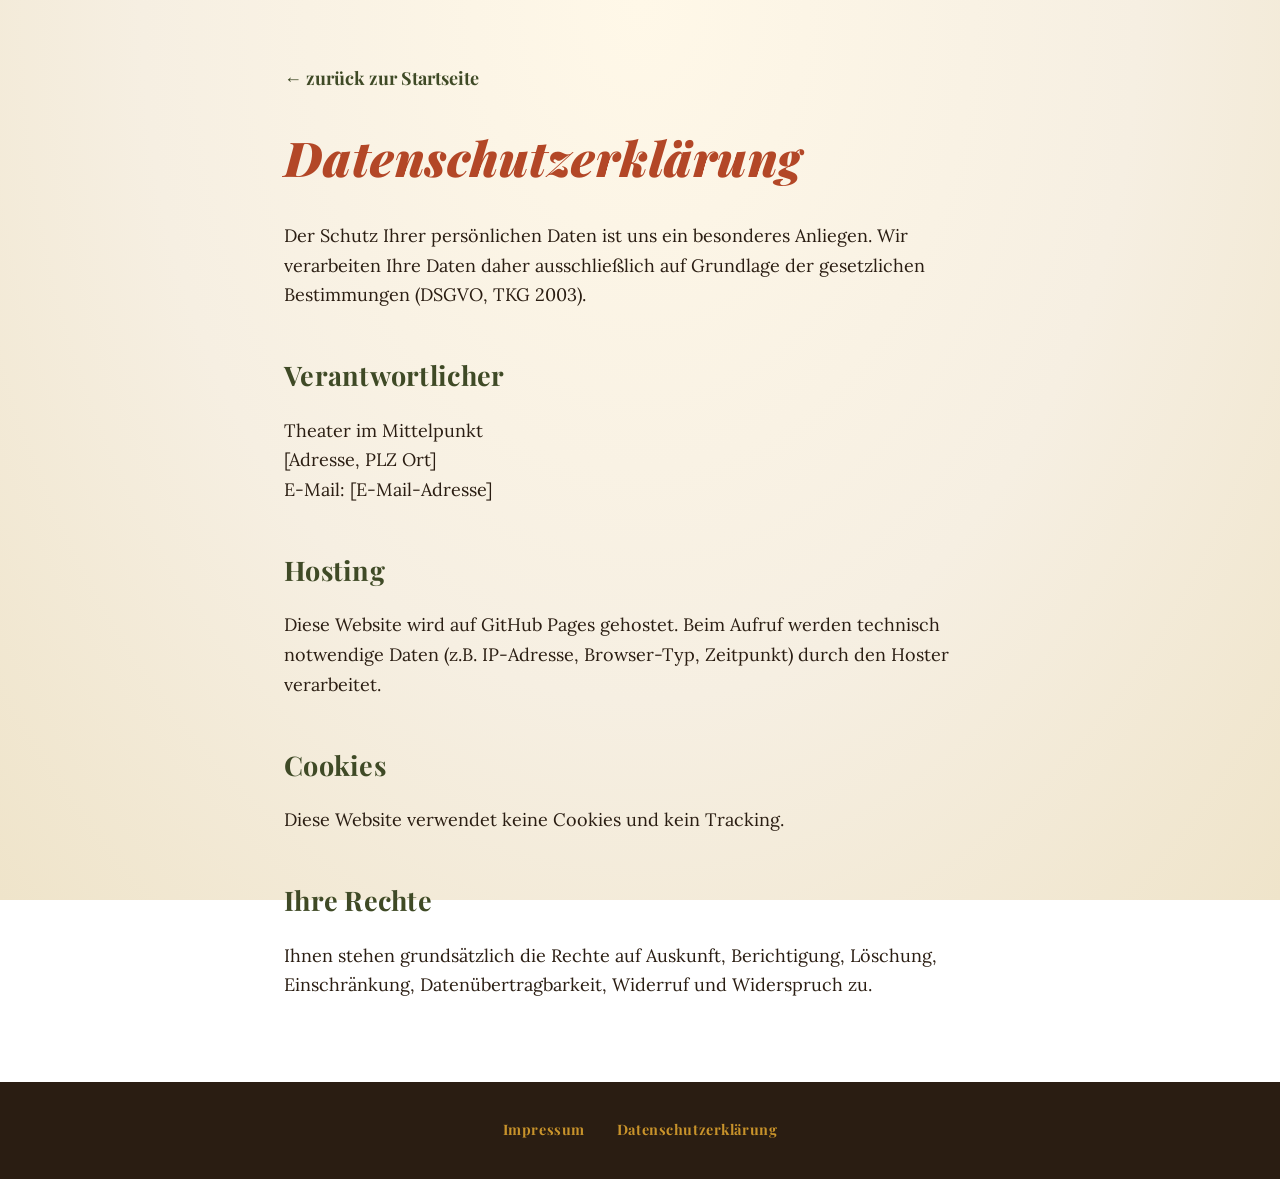
==== datenschutz.html @ 9cdb1610 "Add files via upload" ====
<!DOCTYPE html>
<html lang="de">
<head>
  <meta charset="UTF-8" />
  <meta name="viewport" content="width=device-width, initial-scale=1" />
  <title>Datenschutzerklärung – Don Camillo &amp; Peppone</title>
  <link rel="stylesheet" href="assets/style.css" />
</head>
<body>
  <main class="page">
    <a href="index.html" class="back">← zurück zur Startseite</a>
    <h1>Datenschutzerklärung</h1>

    <p>Der Schutz Ihrer persönlichen Daten ist uns ein besonderes Anliegen. Wir verarbeiten Ihre Daten daher ausschließlich auf Grundlage der gesetzlichen Bestimmungen (DSGVO, TKG 2003).</p>

    <h2>Verantwortlicher</h2>
    <p>Theater im Mittelpunkt<br />
    [Adresse, PLZ Ort]<br />
    E-Mail: [E-Mail-Adresse]</p>

    <h2>Hosting</h2>
    <p>Diese Website wird auf GitHub Pages gehostet. Beim Aufruf werden technisch notwendige Daten (z.B. IP-Adresse, Browser-Typ, Zeitpunkt) durch den Hoster verarbeitet.</p>

    <h2>Cookies</h2>
    <p>Diese Website verwendet keine Cookies und kein Tracking.</p>

    <h2>Ihre Rechte</h2>
    <p>Ihnen stehen grundsätzlich die Rechte auf Auskunft, Berichtigung, Löschung, Einschränkung, Datenübertragbarkeit, Widerruf und Widerspruch zu.</p>
  </main>

  <footer>
    <div>
      <a href="impressum.html">Impressum</a>
      <a href="datenschutz.html">Datenschutzerklärung</a>
    </div>
  </footer>
</body>
</html>
---- assets/style.css ----
/* === Local Fonts === */
@font-face {
  font-family: "Playfair Display";
  src: url("fonts/playfair-700.woff2") format("woff2");
  font-weight: 700;
  font-style: normal;
  font-display: swap;
}
@font-face {
  font-family: "Playfair Display";
  src: url("fonts/playfair-900i.woff2") format("woff2");
  font-weight: 900;
  font-style: italic;
  font-display: swap;
}
@font-face {
  font-family: "Lora";
  src: url("fonts/lora-400.woff2") format("woff2");
  font-weight: 400;
  font-style: normal;
  font-display: swap;
}
@font-face {
  font-family: "Lora";
  src: url("fonts/lora-400i.woff2") format("woff2");
  font-weight: 400;
  font-style: italic;
  font-display: swap;
}
@font-face {
  font-family: "Lora";
  src: url("fonts/lora-700.woff2") format("woff2");
  font-weight: 700;
  font-style: normal;
  font-display: swap;
}

/* === Design Tokens === */
:root {
  --cream: #f6efe2;
  --cream-soft: #fbf6ea;
  --terracotta: #b34727;
  --terracotta-dark: #8a3219;
  --olive: #5b6b3a;
  --olive-dark: #3f4a26;
  --ink: #2a1d12;
  --ink-soft: #4a382a;
  --gold: #c8932b;
  --rule: #d6c7a3;
  --max: 1100px;
}

* { box-sizing: border-box; }
html { scroll-behavior: smooth; }
body {
  margin: 0;
  font-family: "Lora", Georgia, serif;
  font-size: 18px;
  line-height: 1.65;
  color: var(--ink);
  background:
    radial-gradient(ellipse at top, #fff8e8 0%, var(--cream) 55%, #efe4ca 100%) fixed;
}
img { max-width: 100%; display: block; }
a { color: var(--terracotta-dark); }

h1, h2, h3 {
  font-family: "Playfair Display", "Times New Roman", serif;
  font-weight: 700;
  color: var(--olive-dark);
  letter-spacing: 0.01em;
  margin: 0 0 0.5em;
}

.wrap { max-width: var(--max); margin: 0 auto; padding: 0 24px; }

/* === Header / Hero === */
.hero {
  position: relative;
  text-align: center;
  padding: 64px 24px 48px;
  overflow: hidden;
}
.hero::before {
  content: "";
  position: absolute; inset: 0;
  background:
    repeating-linear-gradient(45deg, transparent 0 22px, rgba(179,71,39,0.04) 22px 23px);
  pointer-events: none;
}
.kicker {
  font-family: "Playfair Display", serif;
  font-style: italic;
  font-weight: 900;
  color: var(--terracotta);
  font-size: clamp(1.1rem, 2.2vw, 1.4rem);
  letter-spacing: 0.05em;
  margin-bottom: 8px;
}
.title {
  font-family: "Playfair Display", serif;
  font-weight: 900;
  font-style: italic;
  font-size: clamp(2.6rem, 7vw, 5.5rem);
  line-height: 1;
  color: var(--ink);
  margin: 0 0 6px;
  text-shadow: 2px 2px 0 rgba(179,71,39,0.12);
}
.title .amp { color: var(--terracotta); font-style: italic; }
.subtitle {
  font-family: "Lora", serif;
  font-style: italic;
  font-size: clamp(1.05rem, 2vw, 1.3rem);
  color: var(--ink-soft);
  margin-top: 4px;
}

.hero-image {
  position: relative;
  margin: 36px auto 0;
  max-width: 760px;
  border: 8px solid #fff;
  box-shadow: 0 20px 50px -20px rgba(0,0,0,0.45), 0 0 0 1px rgba(0,0,0,0.05);
  transform: rotate(-0.6deg);
}

/* === Daten === */
.facts {
  background: var(--olive);
  color: #fbf6ea;
  padding: 56px 24px;
  margin-top: 56px;
  border-top: 4px double var(--gold);
  border-bottom: 4px double var(--gold);
}
.facts h2 { color: #fbf6ea; text-align: center; font-style: italic; font-weight: 900; }
.facts h2::after {
  content: ""; display: block; width: 60px; height: 3px;
  background: var(--gold); margin: 12px auto 0;
}
.dates-grid {
  display: grid;
  grid-template-columns: repeat(auto-fit, minmax(170px, 1fr));
  gap: 18px;
  max-width: 820px;
  margin: 32px auto 0;
}
.date-card {
  background: rgba(255,255,255,0.08);
  border: 1px solid rgba(251,246,234,0.25);
  padding: 22px 14px;
  text-align: center;
  border-radius: 4px;
}
.date-card .day {
  font-family: "Playfair Display", serif;
  font-weight: 900;
  font-size: 1.5rem;
  color: var(--gold);
  letter-spacing: 0.08em;
}
.date-card .full {
  font-size: 1.05rem;
  margin-top: 4px;
}
.facts-meta {
  text-align: center;
  margin-top: 28px;
  font-size: 1.1rem;
}
.facts-meta strong { color: var(--gold); font-family: "Playfair Display", serif; }
.facts-meta .time {
  display: inline-block;
  font-family: "Playfair Display", serif;
  font-size: 1.6rem;
  font-weight: 700;
  color: #fff;
  margin: 6px 0;
}
.rain-note {
  margin-top: 14px;
  font-style: italic;
  font-size: 0.95rem;
  opacity: 0.85;
}

.tickets {
  display: flex;
  flex-wrap: wrap;
  align-items: center;
  justify-content: center;
  gap: 28px;
  margin: 36px auto 0;
  max-width: 760px;
}
.qr-box {
  background: #fff;
  padding: 12px;
  border: 1px solid rgba(0,0,0,0.1);
}
.qr-box img { width: 130px; height: 130px; }
.tickets-text { text-align: left; }
.tickets-text .phone {
  font-family: "Playfair Display", serif;
  font-size: 1.6rem;
  font-weight: 700;
  color: var(--gold);
  letter-spacing: 0.04em;
}
.btn {
  display: inline-block;
  margin-top: 12px;
  padding: 12px 24px;
  background: var(--terracotta);
  color: #fff;
  text-decoration: none;
  font-family: "Playfair Display", serif;
  font-weight: 700;
  letter-spacing: 0.05em;
  text-transform: uppercase;
  border-radius: 2px;
  transition: background 0.2s;
}
.btn:hover { background: var(--terracotta-dark); }

/* === Beschreibung === */
.about {
  padding: 80px 24px;
}
.about h2 {
  text-align: center;
  font-style: italic;
  font-weight: 900;
  font-size: clamp(2rem, 4vw, 2.8rem);
  color: var(--terracotta);
}
.about h2::after {
  content: ""; display: block; width: 80px; height: 3px;
  background: var(--olive); margin: 14px auto 0;
}
.about-text {
  max-width: 720px;
  margin: 32px auto 0;
}
.about-text p {
  margin: 0 0 1.2em;
  text-align: justify;
  hyphens: auto;
}
.about-text p:first-of-type::first-letter {
  font-family: "Playfair Display", serif;
  font-weight: 900;
  font-style: italic;
  color: var(--terracotta);
  font-size: 4.2rem;
  line-height: 0.9;
  float: left;
  padding: 6px 10px 0 0;
}
.credits {
  max-width: 720px;
  margin: 36px auto 0;
  padding: 24px;
  background: rgba(255,255,255,0.5);
  border-left: 4px solid var(--terracotta);
  font-size: 0.97rem;
}
.credits p { margin: 0.4em 0; }
.credits strong { color: var(--olive-dark); }

/* === Sponsoren === */
.sponsors {
  background: var(--cream-soft);
  padding: 72px 24px;
  border-top: 1px solid var(--rule);
  border-bottom: 1px solid var(--rule);
}
.sponsors h2 {
  text-align: center;
  font-style: italic;
  font-weight: 900;
  color: var(--olive-dark);
  font-size: clamp(1.8rem, 3.5vw, 2.4rem);
}
.sponsors h2::after {
  content: ""; display: block; width: 60px; height: 3px;
  background: var(--terracotta); margin: 12px auto 0;
}
.sponsors-intro {
  text-align: center;
  font-style: italic;
  color: var(--ink-soft);
  margin-bottom: 40px;
}
.sponsor-grid {
  display: grid;
  grid-template-columns: repeat(auto-fill, minmax(140px, 1fr));
  gap: 18px;
  max-width: var(--max);
  margin: 0 auto;
}
.sponsor {
  background: #fff;
  padding: 14px;
  border: 1px solid rgba(0,0,0,0.06);
  border-radius: 3px;
  display: flex;
  align-items: center;
  justify-content: center;
  aspect-ratio: 4/3;
  transition: transform 0.2s, box-shadow 0.2s;
}
.sponsor:hover {
  transform: translateY(-2px);
  box-shadow: 0 8px 20px -8px rgba(0,0,0,0.25);
}
.sponsor img {
  max-height: 100%;
  max-width: 100%;
  object-fit: contain;
  mix-blend-mode: multiply;
}

/* === Brand Logos === */
.brand-logos {
  display: flex;
  justify-content: center;
  align-items: center;
  gap: 40px;
  flex-wrap: wrap;
  padding: 32px 24px 8px;
}
.brand-logos img { max-height: 72px; width: auto; }

/* === Footer === */
footer {
  background: var(--ink);
  color: #d4c5a8;
  text-align: center;
  padding: 36px 24px;
  font-size: 0.9rem;
}
footer a {
  color: var(--gold);
  text-decoration: none;
  margin: 0 14px;
  font-family: "Playfair Display", serif;
  letter-spacing: 0.04em;
}
footer a:hover { text-decoration: underline; }
footer .web {
  display: block;
  margin-bottom: 14px;
  font-style: italic;
  color: #fbf6ea;
}

/* === Sub pages === */
.page {
  max-width: 760px;
  margin: 0 auto;
  padding: 64px 24px;
}
.page h1 {
  font-style: italic;
  font-weight: 900;
  color: var(--terracotta);
  font-size: clamp(2rem, 4vw, 3rem);
}
.page h2 { margin-top: 1.6em; color: var(--olive-dark); }
.back {
  display: inline-block;
  margin-bottom: 24px;
  text-decoration: none;
  color: var(--olive-dark);
  font-family: "Playfair Display", serif;
}
.back:hover { color: var(--terracotta); }

@media (max-width: 600px) {
  .tickets { flex-direction: column; }
  .tickets-text { text-align: center; }
  .brand-logos { gap: 24px; }
  .brand-logos img { max-height: 56px; }
}
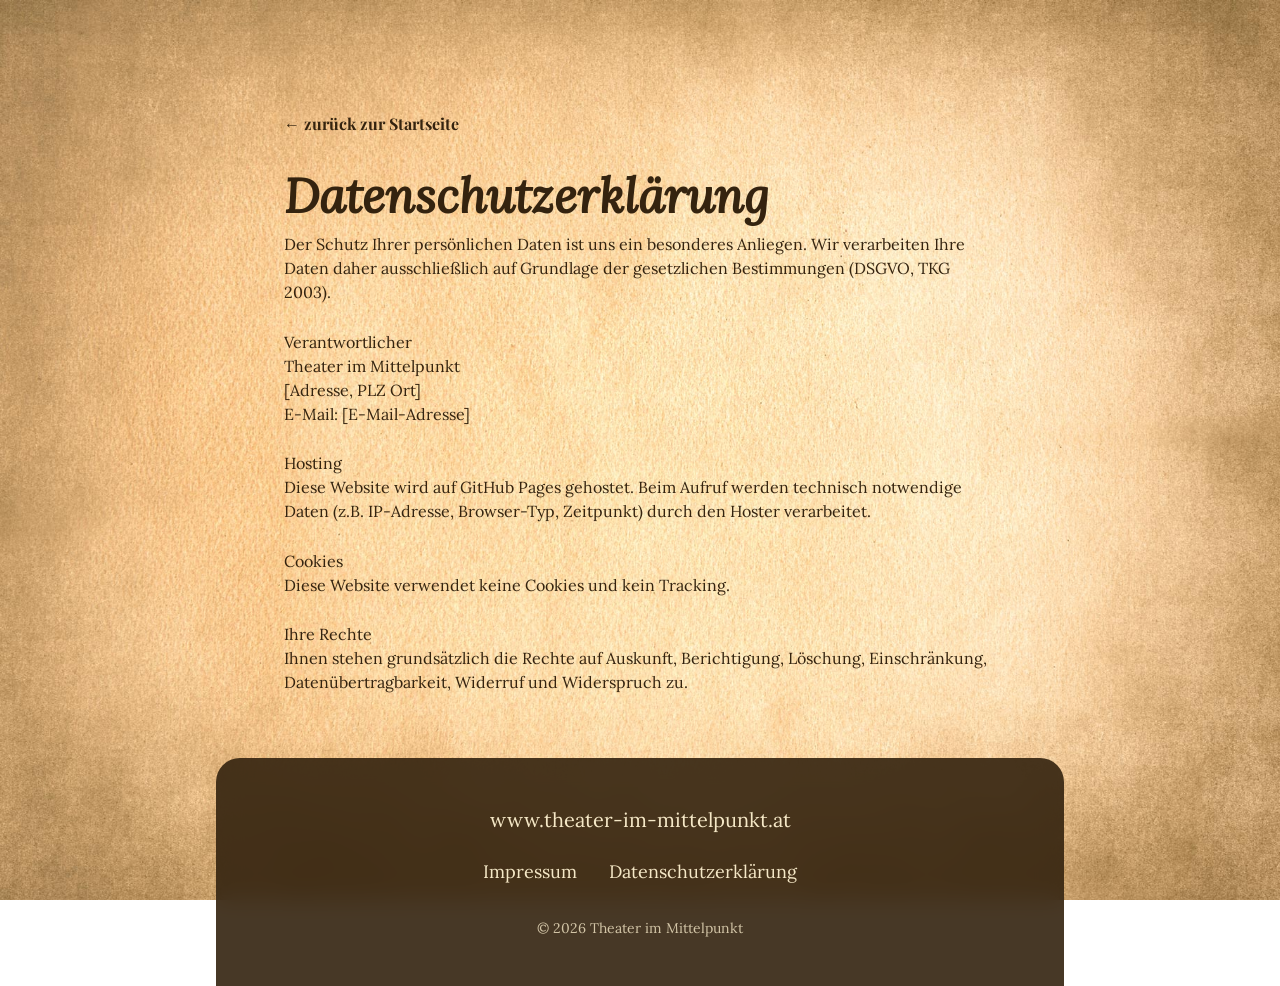
==== commit 0a80c2e1: "update pages" ====
--- a/datenschutz.html
+++ b/datenschutz.html
@@ -5,34 +5,49 @@
   <meta name="viewport" content="width=device-width, initial-scale=1" />
   <title>Datenschutzerklärung – Don Camillo &amp; Peppone</title>
   <link rel="stylesheet" href="assets/style.css" />
+  <!-- Lokales Tailwind -->
+  <script src="assets/tailwind.3.4.17.js"></script>
 </head>
-<body>
-  <main class="page">
-    <a href="index.html" class="back">← zurück zur Startseite</a>
-    <h1>Datenschutzerklärung</h1>
+<body class="hero-bg min-h-screen text-[#34230f]">
+  <div class="max-w-4xl mx-auto px-6 pt-12">
+    <main class="page">
+      <a href="index.html" class="back">← zurück zur Startseite</a>
+      <h1>Datenschutzerklärung</h1>
 
-    <p>Der Schutz Ihrer persönlichen Daten ist uns ein besonderes Anliegen. Wir verarbeiten Ihre Daten daher ausschließlich auf Grundlage der gesetzlichen Bestimmungen (DSGVO, TKG 2003).</p>
+      <p>Der Schutz Ihrer persönlichen Daten ist uns ein besonderes Anliegen. Wir verarbeiten Ihre Daten daher ausschließlich auf Grundlage der gesetzlichen Bestimmungen (DSGVO, TKG 2003).</p>
 
-    <h2>Verantwortlicher</h2>
-    <p>Theater im Mittelpunkt<br />
-    [Adresse, PLZ Ort]<br />
-    E-Mail: [E-Mail-Adresse]</p>
+      <h2>Verantwortlicher</h2>
+      <p>Theater im Mittelpunkt<br />
+      [Adresse, PLZ Ort]<br />
+      E-Mail: [E-Mail-Adresse]</p>
 
-    <h2>Hosting</h2>
-    <p>Diese Website wird auf GitHub Pages gehostet. Beim Aufruf werden technisch notwendige Daten (z.B. IP-Adresse, Browser-Typ, Zeitpunkt) durch den Hoster verarbeitet.</p>
+      <h2>Hosting</h2>
+      <p>Diese Website wird auf GitHub Pages gehostet. Beim Aufruf werden technisch notwendige Daten (z.B. IP-Adresse, Browser-Typ, Zeitpunkt) durch den Hoster verarbeitet.</p>
 
-    <h2>Cookies</h2>
-    <p>Diese Website verwendet keine Cookies und kein Tracking.</p>
+      <h2>Cookies</h2>
+      <p>Diese Website verwendet keine Cookies und kein Tracking.</p>
 
-    <h2>Ihre Rechte</h2>
-    <p>Ihnen stehen grundsätzlich die Rechte auf Auskunft, Berichtigung, Löschung, Einschränkung, Datenübertragbarkeit, Widerruf und Widerspruch zu.</p>
-  </main>
+      <h2>Ihre Rechte</h2>
+      <p>Ihnen stehen grundsätzlich die Rechte auf Auskunft, Berichtigung, Löschung, Einschränkung, Datenübertragbarkeit, Widerruf und Widerspruch zu.</p>
+    </main>
 
-  <footer>
-    <div>
-      <a href="impressum.html">Impressum</a>
-      <a href="datenschutz.html">Datenschutzerklärung</a>
-    </div>
-  </footer>
+    <!-- Footer -->
+    <footer class="bg-[#34230f]/90 backdrop-blur-md text-[#f5e8c7] py-12 text-center rounded-t-3xl">
+      <div class="max-w-2xl mx-auto px-6">
+        <p class="text-xl mb-6">
+          <a href="https://www.theater-im-mittelpunkt.at" class="hover:text-white transition-colors">
+            www.theater-im-mittelpunkt.at
+          </a>
+        </p>
+    
+        <div class="flex flex-wrap justify-center gap-x-8 gap-y-3 text-lg mb-8">
+          <a href="impressum.html" class="hover:text-white transition-colors">Impressum</a>
+          <a href="datenschutz.html" class="hover:text-white transition-colors">Datenschutzerklärung</a>
+        </div>
+    
+        <p class="text-sm opacity-80">© 2026 Theater im Mittelpunkt</p>
+      </div>
+    </footer>
+  </div>
 </body>
 </html>
--- a/assets/style.css
+++ b/assets/style.css
@@ -1,359 +1,88 @@
-/* === Local Fonts === */
+/* === Main page === */
+
 @font-face {
-  font-family: "Playfair Display";
-  src: url("fonts/playfair-700.woff2") format("woff2");
+  font-family: 'Lora';
+  src: url('fonts/lora-400.woff2') format('woff2');
+  font-weight: 400;
+  font-style: normal;
+}
+
+@font-face {
+  font-family: 'Lora';
+  src: url('fonts/lora-400i.woff2') format('woff2');
+  font-weight: 400;
+  font-style: italic;
+}
+
+@font-face {
+  font-family: 'Lora';
+  src: url('fonts/lora-700.woff2') format('woff2');
   font-weight: 700;
   font-style: normal;
-  font-display: swap;
 }
+
 @font-face {
-  font-family: "Playfair Display";
-  src: url("fonts/playfair-900i.woff2") format("woff2");
-  font-weight: 900;
-  font-style: italic;
-  font-display: swap;
-}
-@font-face {
-  font-family: "Lora";
-  src: url("fonts/lora-400.woff2") format("woff2");
-  font-weight: 400;
-  font-style: normal;
-  font-display: swap;
-}
-@font-face {
-  font-family: "Lora";
-  src: url("fonts/lora-400i.woff2") format("woff2");
-  font-weight: 400;
-  font-style: italic;
-  font-display: swap;
-}
-@font-face {
-  font-family: "Lora";
-  src: url("fonts/lora-700.woff2") format("woff2");
+  font-family: 'Playfair Display';
+  src: url('fonts/playfair-700.woff2') format('woff2');
   font-weight: 700;
   font-style: normal;
-  font-display: swap;
 }
 
-/* === Design Tokens === */
-:root {
-  --cream: #f6efe2;
-  --cream-soft: #fbf6ea;
-  --terracotta: #b34727;
-  --terracotta-dark: #8a3219;
-  --olive: #5b6b3a;
-  --olive-dark: #3f4a26;
-  --ink: #2a1d12;
-  --ink-soft: #4a382a;
-  --gold: #c8932b;
-  --rule: #d6c7a3;
-  --max: 1100px;
+* {
+  box-sizing: border-box;
 }
 
-* { box-sizing: border-box; }
-html { scroll-behavior: smooth; }
+html {
+  scroll-behavior: smooth;
+}
 body {
-  margin: 0;
-  font-family: "Lora", Georgia, serif;
-  font-size: 18px;
-  line-height: 1.65;
-  color: var(--ink);
-  background:
-    radial-gradient(ellipse at top, #fff8e8 0%, var(--cream) 55%, #efe4ca 100%) fixed;
-}
-img { max-width: 100%; display: block; }
-a { color: var(--terracotta-dark); }
-
-h1, h2, h3 {
-  font-family: "Playfair Display", "Times New Roman", serif;
-  font-weight: 700;
-  color: var(--olive-dark);
-  letter-spacing: 0.01em;
-  margin: 0 0 0.5em;
+  font-family: 'Lora', serif;
 }
 
-.wrap { max-width: var(--max); margin: 0 auto; padding: 0 24px; }
-
-/* === Header / Hero === */
-.hero {
-  position: relative;
-  text-align: center;
-  padding: 64px 24px 48px;
-  overflow: hidden;
-}
-.hero::before {
-  content: "";
-  position: absolute; inset: 0;
-  background:
-    repeating-linear-gradient(45deg, transparent 0 22px, rgba(179,71,39,0.04) 22px 23px);
-  pointer-events: none;
-}
-.kicker {
-  font-family: "Playfair Display", serif;
-  font-style: italic;
-  font-weight: 900;
-  color: var(--terracotta);
-  font-size: clamp(1.1rem, 2.2vw, 1.4rem);
-  letter-spacing: 0.05em;
-  margin-bottom: 8px;
-}
-.title {
-  font-family: "Playfair Display", serif;
-  font-weight: 900;
-  font-style: italic;
-  font-size: clamp(2.6rem, 7vw, 5.5rem);
-  line-height: 1;
-  color: var(--ink);
-  margin: 0 0 6px;
-  text-shadow: 2px 2px 0 rgba(179,71,39,0.12);
-}
-.title .amp { color: var(--terracotta); font-style: italic; }
-.subtitle {
-  font-family: "Lora", serif;
-  font-style: italic;
-  font-size: clamp(1.05rem, 2vw, 1.3rem);
-  color: var(--ink-soft);
-  margin-top: 4px;
+.heading-font {
+  font-family: 'Playfair Display', serif;
 }
 
-.hero-image {
-  position: relative;
-  margin: 36px auto 0;
-  max-width: 760px;
-  border: 8px solid #fff;
-  box-shadow: 0 20px 50px -20px rgba(0,0,0,0.45), 0 0 0 1px rgba(0,0,0,0.05);
-  transform: rotate(-0.6deg);
+.hero-bg {
+  background-image: url('img/0-background.jpg');
+  background-attachment: fixed;
+  background-position: center;
+  background-size: cover;
 }
 
-/* === Daten === */
-.facts {
-  background: var(--olive);
-  color: #fbf6ea;
-  padding: 56px 24px;
-  margin-top: 56px;
-  border-top: 4px double var(--gold);
-  border-bottom: 4px double var(--gold);
-}
-.facts h2 { color: #fbf6ea; text-align: center; font-style: italic; font-weight: 900; }
-.facts h2::after {
-  content: ""; display: block; width: 60px; height: 3px;
-  background: var(--gold); margin: 12px auto 0;
-}
-.dates-grid {
-  display: grid;
-  grid-template-columns: repeat(auto-fit, minmax(170px, 1fr));
-  gap: 18px;
-  max-width: 820px;
-  margin: 32px auto 0;
-}
-.date-card {
-  background: rgba(255,255,255,0.08);
-  border: 1px solid rgba(251,246,234,0.25);
-  padding: 22px 14px;
-  text-align: center;
-  border-radius: 4px;
-}
-.date-card .day {
-  font-family: "Playfair Display", serif;
-  font-weight: 900;
-  font-size: 1.5rem;
-  color: var(--gold);
-  letter-spacing: 0.08em;
-}
-.date-card .full {
-  font-size: 1.05rem;
-  margin-top: 4px;
-}
-.facts-meta {
-  text-align: center;
-  margin-top: 28px;
-  font-size: 1.1rem;
-}
-.facts-meta strong { color: var(--gold); font-family: "Playfair Display", serif; }
-.facts-meta .time {
-  display: inline-block;
-  font-family: "Playfair Display", serif;
-  font-size: 1.6rem;
-  font-weight: 700;
-  color: #fff;
-  margin: 6px 0;
-}
-.rain-note {
-  margin-top: 14px;
-  font-style: italic;
-  font-size: 0.95rem;
-  opacity: 0.85;
+.accent-line {
+  width: 80px;
+  height: 3px;
+  background: #af191c;
+  margin: 12px auto;
 }
 
-.tickets {
-  display: flex;
-  flex-wrap: wrap;
-  align-items: center;
-  justify-content: center;
-  gap: 28px;
-  margin: 36px auto 0;
-  max-width: 760px;
-}
-.qr-box {
-  background: #fff;
-  padding: 12px;
-  border: 1px solid rgba(0,0,0,0.1);
-}
-.qr-box img { width: 130px; height: 130px; }
-.tickets-text { text-align: left; }
-.tickets-text .phone {
-  font-family: "Playfair Display", serif;
-  font-size: 1.6rem;
-  font-weight: 700;
-  color: var(--gold);
-  letter-spacing: 0.04em;
-}
-.btn {
-  display: inline-block;
-  margin-top: 12px;
-  padding: 12px 24px;
-  background: var(--terracotta);
-  color: #fff;
-  text-decoration: none;
-  font-family: "Playfair Display", serif;
-  font-weight: 700;
-  letter-spacing: 0.05em;
-  text-transform: uppercase;
-  border-radius: 2px;
-  transition: background 0.2s;
-}
-.btn:hover { background: var(--terracotta-dark); }
-
-/* === Beschreibung === */
-.about {
-  padding: 80px 24px;
-}
-.about h2 {
-  text-align: center;
+.drop-cap {
+  font-size: 4.5rem;
+  line-height: 0.8;
+  float: left;
+  margin: 0.1em 0.15em 0 0;
+  color: #af191c;
+  font-family: 'Playfair Display', serif;
   font-style: italic;
-  font-weight: 900;
-  font-size: clamp(2rem, 4vw, 2.8rem);
-  color: var(--terracotta);
-}
-.about h2::after {
-  content: ""; display: block; width: 80px; height: 3px;
-  background: var(--olive); margin: 14px auto 0;
-}
-.about-text {
-  max-width: 720px;
-  margin: 32px auto 0;
-}
-.about-text p {
-  margin: 0 0 1.2em;
-  text-align: justify;
-  hyphens: auto;
-}
-.about-text p:first-of-type::first-letter {
-  font-family: "Playfair Display", serif;
-  font-weight: 900;
-  font-style: italic;
-  color: var(--terracotta);
-  font-size: 4.2rem;
-  line-height: 0.9;
-  float: left;
-  padding: 6px 10px 0 0;
-}
-.credits {
-  max-width: 720px;
-  margin: 36px auto 0;
-  padding: 24px;
-  background: rgba(255,255,255,0.5);
-  border-left: 4px solid var(--terracotta);
-  font-size: 0.97rem;
-}
-.credits p { margin: 0.4em 0; }
-.credits strong { color: var(--olive-dark); }
-
-/* === Sponsoren === */
-.sponsors {
-  background: var(--cream-soft);
-  padding: 72px 24px;
-  border-top: 1px solid var(--rule);
-  border-bottom: 1px solid var(--rule);
-}
-.sponsors h2 {
-  text-align: center;
-  font-style: italic;
-  font-weight: 900;
-  color: var(--olive-dark);
-  font-size: clamp(1.8rem, 3.5vw, 2.4rem);
-}
-.sponsors h2::after {
-  content: ""; display: block; width: 60px; height: 3px;
-  background: var(--terracotta); margin: 12px auto 0;
-}
-.sponsors-intro {
-  text-align: center;
-  font-style: italic;
-  color: var(--ink-soft);
-  margin-bottom: 40px;
-}
-.sponsor-grid {
-  display: grid;
-  grid-template-columns: repeat(auto-fill, minmax(140px, 1fr));
-  gap: 18px;
-  max-width: var(--max);
-  margin: 0 auto;
-}
-.sponsor {
-  background: #fff;
-  padding: 14px;
-  border: 1px solid rgba(0,0,0,0.06);
-  border-radius: 3px;
-  display: flex;
-  align-items: center;
-  justify-content: center;
-  aspect-ratio: 4/3;
-  transition: transform 0.2s, box-shadow 0.2s;
-}
-.sponsor:hover {
-  transform: translateY(-2px);
-  box-shadow: 0 8px 20px -8px rgba(0,0,0,0.25);
-}
-.sponsor img {
-  max-height: 100%;
-  max-width: 100%;
-  object-fit: contain;
-  mix-blend-mode: multiply;
 }
 
-/* === Brand Logos === */
-.brand-logos {
-  display: flex;
-  justify-content: center;
-  align-items: center;
-  gap: 40px;
-  flex-wrap: wrap;
-  padding: 32px 24px 8px;
+.prose p {
+  margin-bottom: 1.5rem;
 }
-.brand-logos img { max-height: 72px; width: auto; }
 
-/* === Footer === */
-footer {
-  background: var(--ink);
-  color: #d4c5a8;
-  text-align: center;
-  padding: 36px 24px;
-  font-size: 0.9rem;
+.main-photo-container {
+  position: relative;
+  display: inline-block;
+  width: 100%;
 }
-footer a {
-  color: var(--gold);
-  text-decoration: none;
-  margin: 0 14px;
-  font-family: "Playfair Display", serif;
-  letter-spacing: 0.04em;
-}
-footer a:hover { text-decoration: underline; }
-footer .web {
-  display: block;
-  margin-bottom: 14px;
-  font-style: italic;
-  color: #fbf6ea;
+
+.theaterservice-badge {
+  position: absolute;
+  bottom: 20px;
+  right: 20px;
+  width: 120px;
+  z-index: 10;
 }
 
 /* === Sub pages === */
@@ -377,10 +106,3 @@
   font-family: "Playfair Display", serif;
 }
 .back:hover { color: var(--terracotta); }
-
-@media (max-width: 600px) {
-  .tickets { flex-direction: column; }
-  .tickets-text { text-align: center; }
-  .brand-logos { gap: 24px; }
-  .brand-logos img { max-height: 56px; }
-}
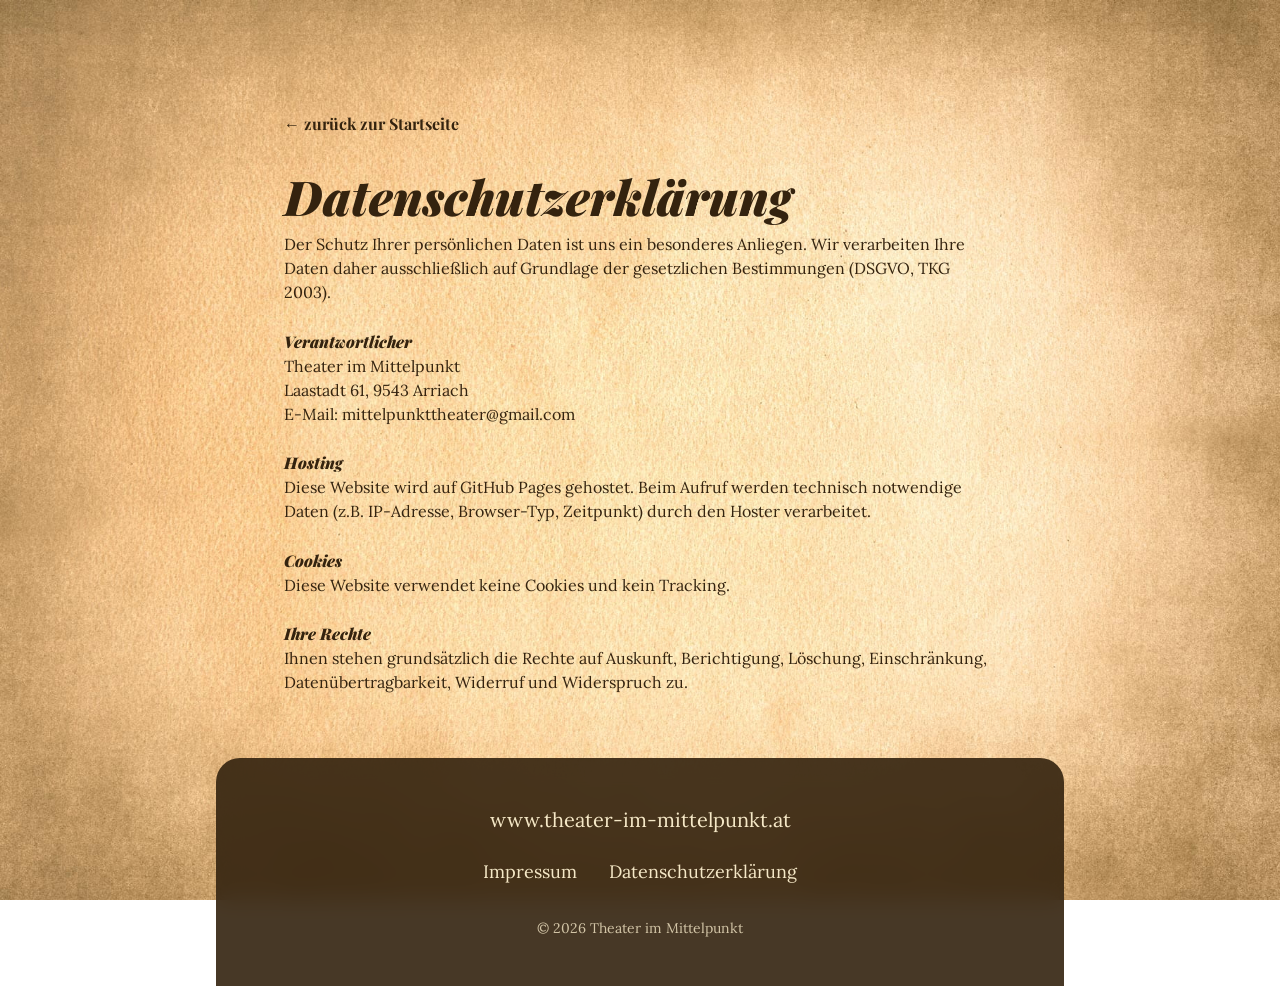
==== commit e247b4bf: "Update datenschutz.html" ====
--- a/datenschutz.html
+++ b/datenschutz.html
@@ -18,8 +18,10 @@
 
       <h2>Verantwortlicher</h2>
       <p>Theater im Mittelpunkt<br />
-      [Adresse, PLZ Ort]<br />
-      E-Mail: [E-Mail-Adresse]</p>
+      
+Laastadt 61,
+9543 Arriach<br />
+      E-Mail: mittelpunkttheater@gmail.com</p>
 
       <h2>Hosting</h2>
       <p>Diese Website wird auf GitHub Pages gehostet. Beim Aufruf werden technisch notwendige Daten (z.B. IP-Adresse, Browser-Typ, Zeitpunkt) durch den Hoster verarbeitet.</p>
--- a/assets/style.css
+++ b/assets/style.css
@@ -28,6 +28,13 @@
   font-style: normal;
 }
 
+@font-face {
+  font-family: 'Playfair Display';
+  src: url('fonts/playfair-900i.woff2') format('woff2');
+  font-weight: 900;
+  font-style: italic;
+}
+
 * {
   box-sizing: border-box;
 }
@@ -35,12 +42,15 @@
 html {
   scroll-behavior: smooth;
 }
+
 body {
   font-family: 'Lora', serif;
 }
 
-.heading-font {
+h1, h2, h3 {
   font-family: 'Playfair Display', serif;
+  font-weight: 900;
+  font-style: italic;
 }
 
 .hero-bg {
@@ -71,20 +81,6 @@
   margin-bottom: 1.5rem;
 }
 
-.main-photo-container {
-  position: relative;
-  display: inline-block;
-  width: 100%;
-}
-
-.theaterservice-badge {
-  position: absolute;
-  bottom: 20px;
-  right: 20px;
-  width: 120px;
-  z-index: 10;
-}
-
 /* === Sub pages === */
 .page {
   max-width: 760px;
